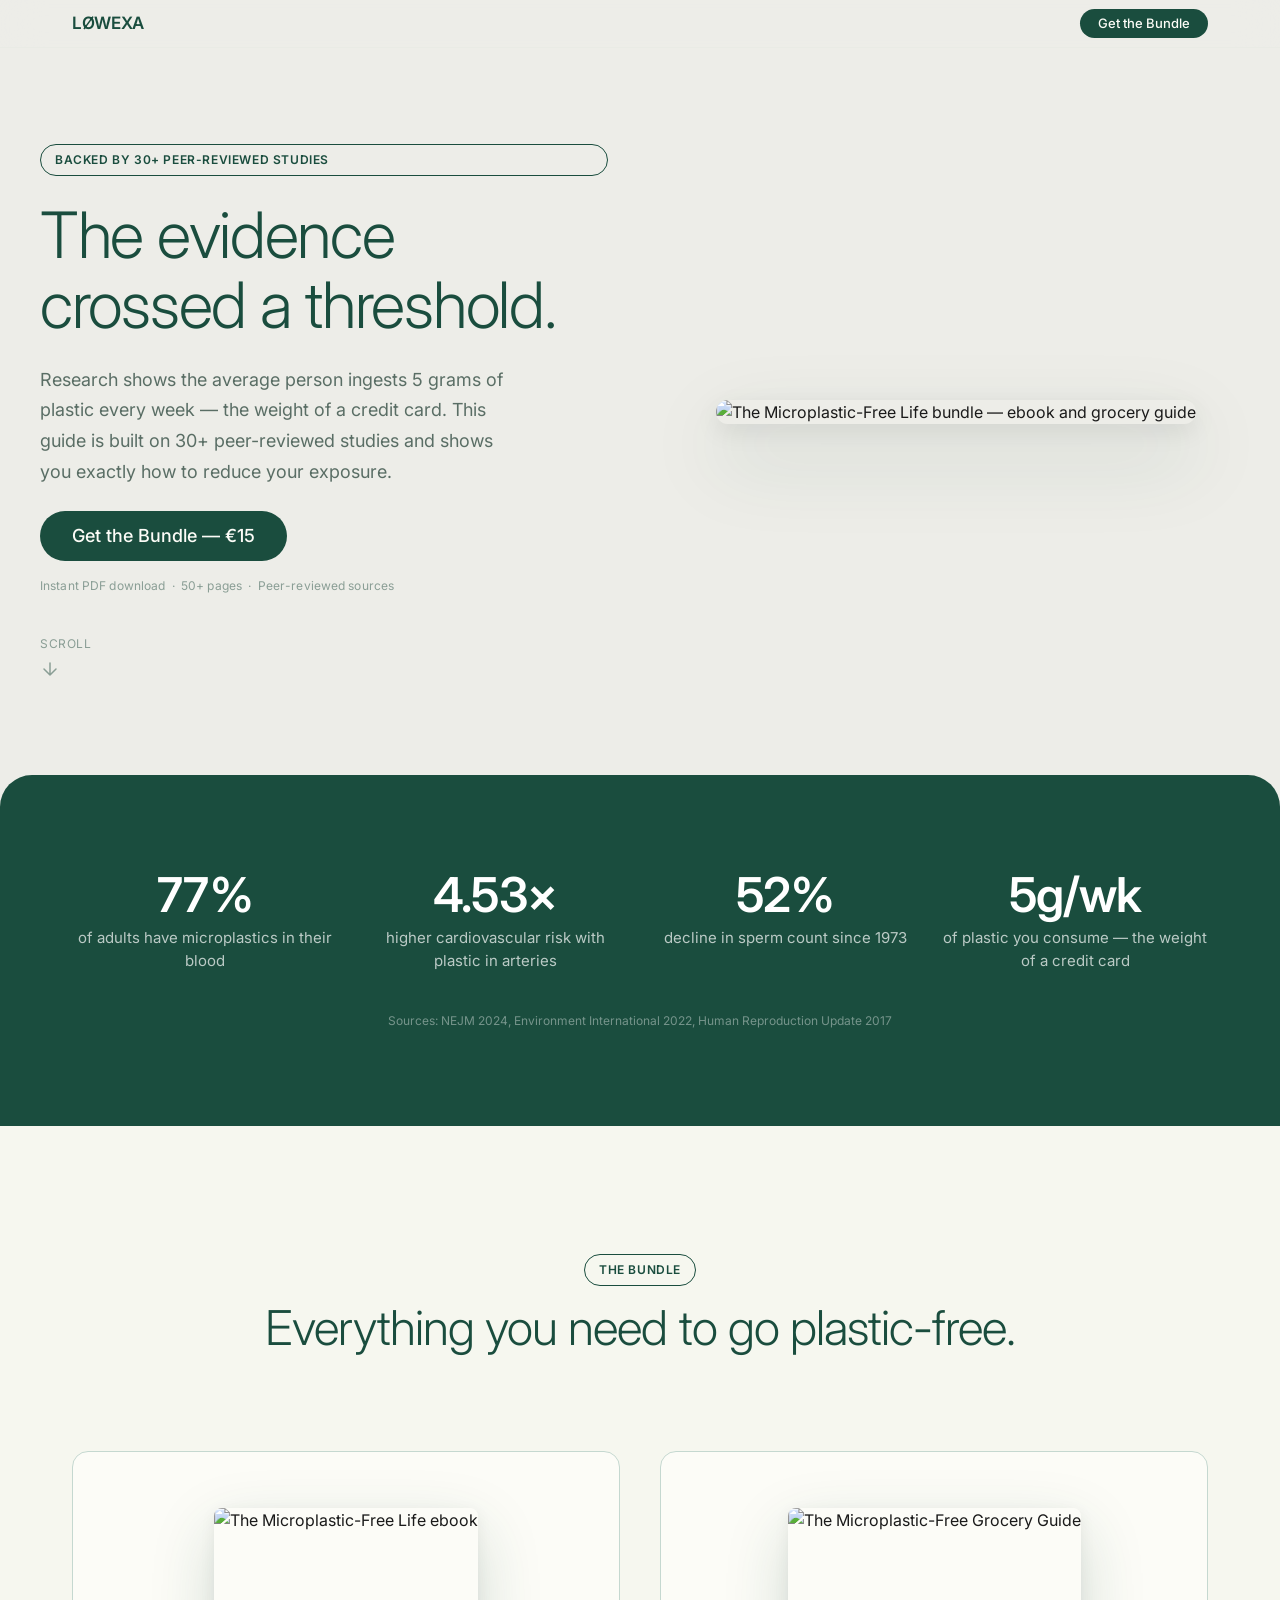
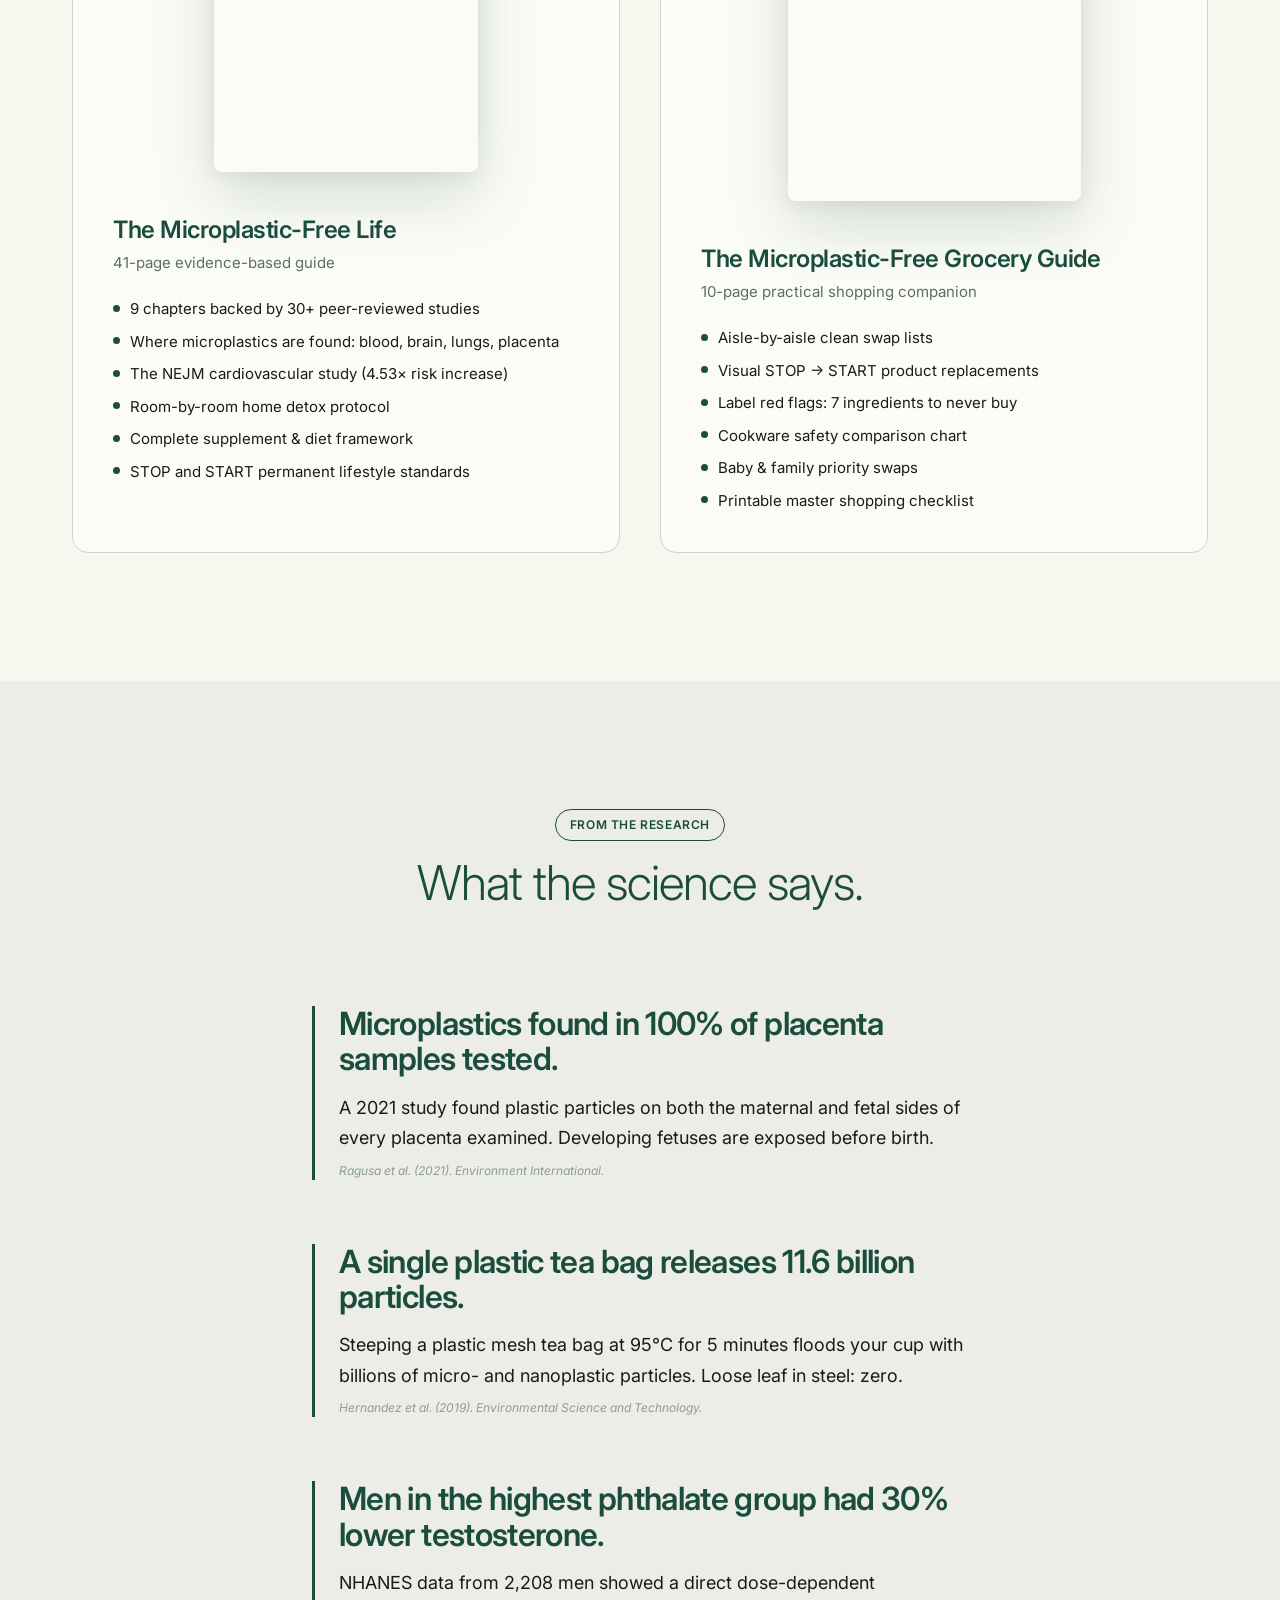
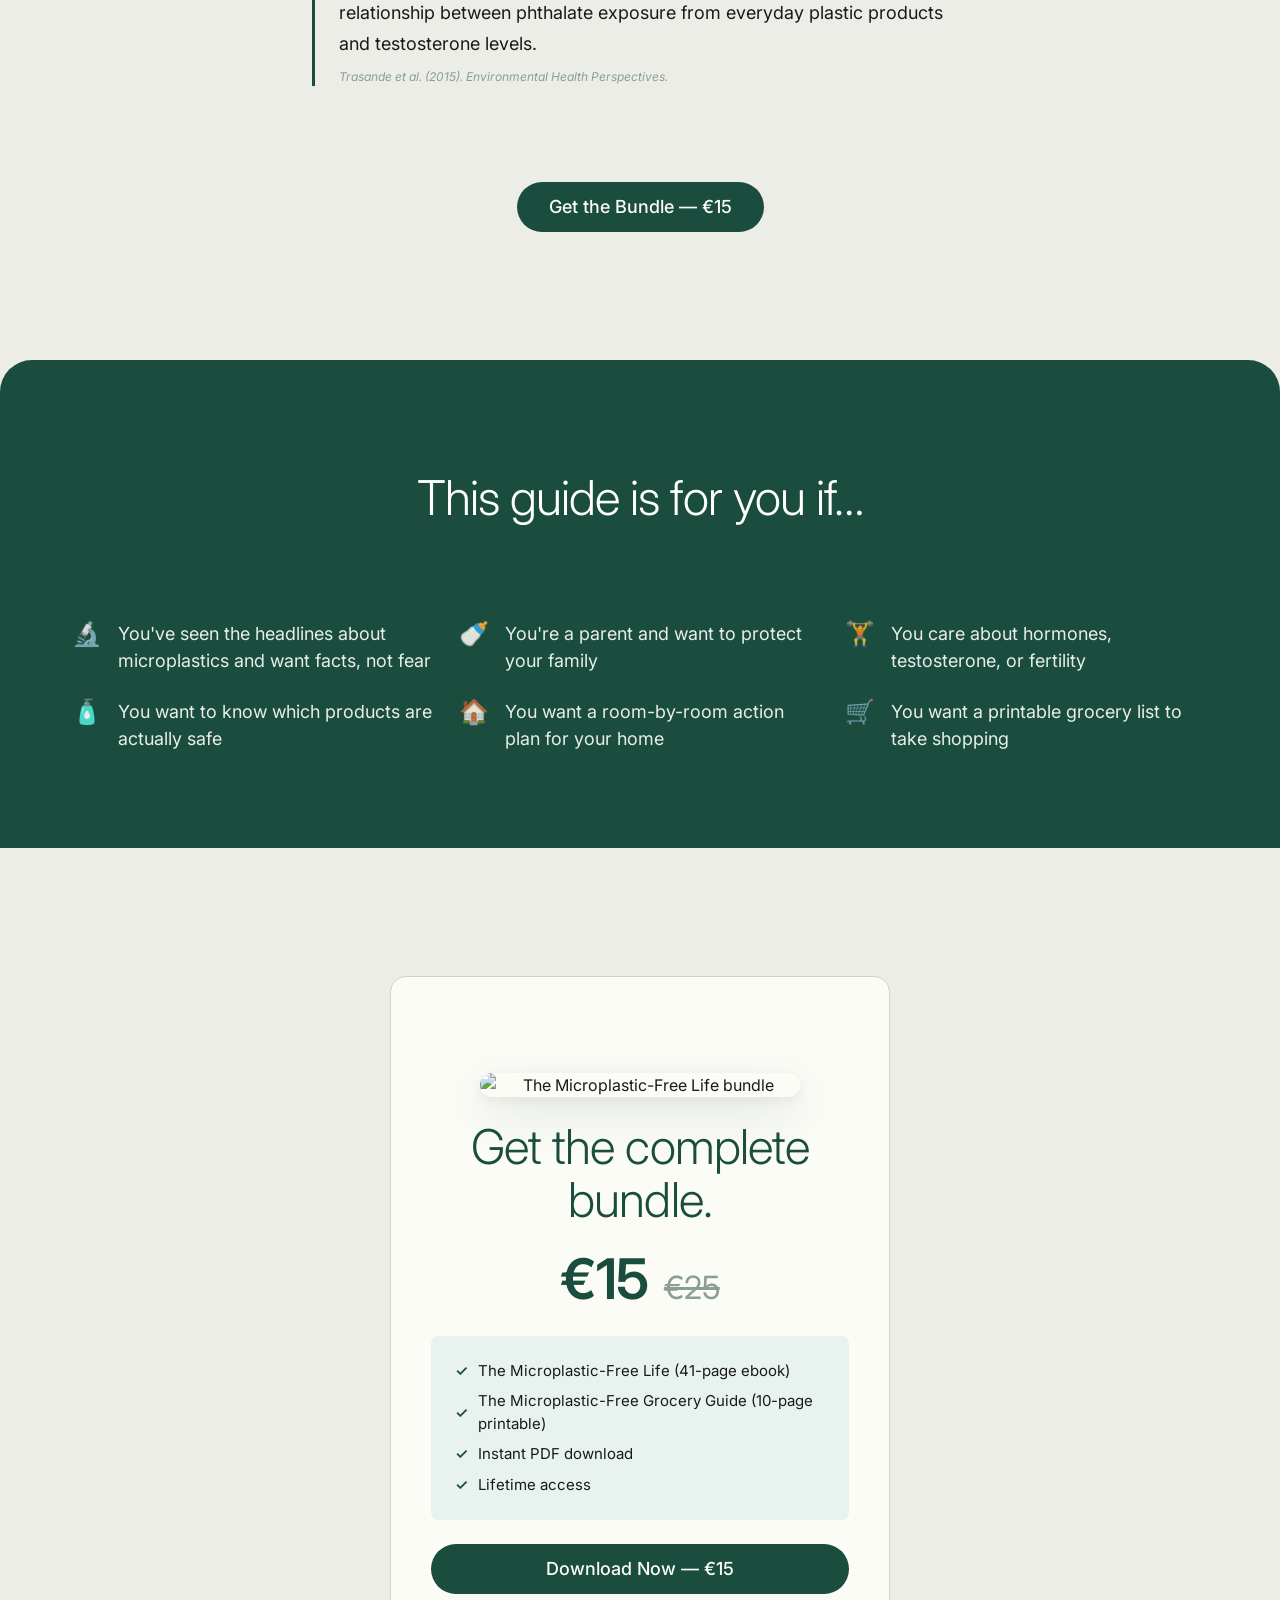
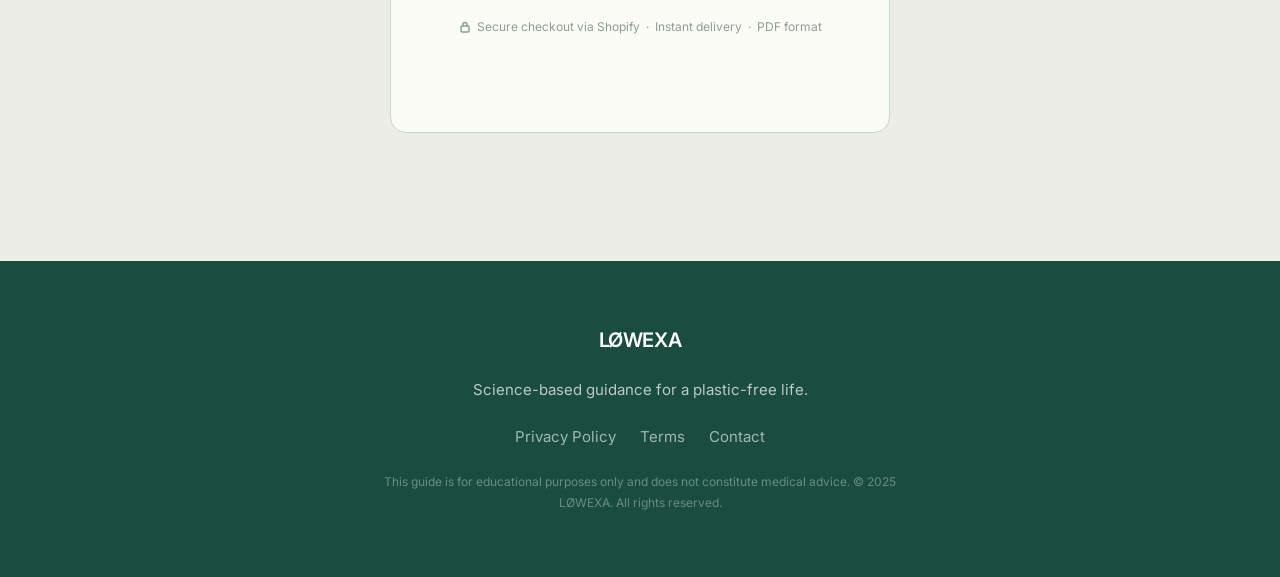
==== index.html @ 93abcb77 "Add files via upload" ====
<!DOCTYPE html>
<html lang="en">
<head>
  <meta charset="UTF-8" />
  <meta name="viewport" content="width=device-width, initial-scale=1.0" />

  <!-- SEO -->
  <title>LØWEXA · The Microplastic-Free Life Bundle</title>
  <meta name="description" content="41-page evidence-based guide backed by 30+ peer-reviewed studies. Learn what microplastics are doing inside your body and exactly how to reduce exposure. Includes printable grocery guide." />
  <link rel="canonical" href="https://lowexa.com" />

  <!-- Open Graph -->
  <meta property="og:title" content="LØWEXA · The Microplastic-Free Life Bundle" />
  <meta property="og:description" content="5 grams of plastic per week. That's what you're consuming. This guide changes that." />
  <meta property="og:image" content="og-image.png" />
  <meta property="og:type" content="website" />

  <!-- Favicon -->
  <link rel="icon" type="image/png" href="favicon.png" />

  <!-- Fonts -->
  <link rel="preconnect" href="https://fonts.googleapis.com" />
  <link rel="preconnect" href="https://fonts.gstatic.com" crossorigin />
  <link href="https://fonts.googleapis.com/css2?family=Inter:wght@300;400;500;600&display=swap" rel="stylesheet" />

  <!-- Styles -->
  <link rel="stylesheet" href="styles.css" />
</head>
<body>

  <!-- ══════════════════════════════════════════
       NAV
  ══════════════════════════════════════════ -->
  <nav class="site-nav" aria-label="Main navigation">
    <div class="nav-inner">
      <a class="nav-logo" href="#">LØWEXA</a>
      <button class="btn-primary nav-cta" data-checkout aria-label="Get the Bundle — €15">
        Get the Bundle
      </button>
    </div>
  </nav>

  <main>

    <!-- ══════════════════════════════════════════
         HERO
    ══════════════════════════════════════════ -->
    <section id="hero" aria-labelledby="hero-heading">
      <div class="hero-grid">

        <!-- Left: copy -->
        <div class="hero-copy">
          <span class="pill fade-up">Backed by 30+ Peer-Reviewed Studies</span>

          <h1 id="hero-heading" class="hero-headline fade-up">
            The evidence crossed a threshold.
          </h1>

          <p class="hero-sub fade-up">
            Research shows the average person ingests 5 grams of plastic every week —
            the weight of a credit card. This guide is built on 30+ peer-reviewed studies
            and shows you exactly how to reduce your exposure.
          </p>

          <div class="hero-cta-group fade-up">
            <button class="btn-primary" data-checkout aria-label="Get the Bundle — €15">
              Get the Bundle — €15
            </button>
            <p class="hero-footnote">Instant PDF download &nbsp;·&nbsp; 50+ pages &nbsp;·&nbsp; Peer-reviewed sources</p>
          </div>

          <div class="scroll-indicator fade-up" aria-hidden="true">
            <span>Scroll</span>
            <svg class="scroll-arrow" width="20" height="20" viewBox="0 0 20 20" fill="none"
                 stroke="currentColor" stroke-width="1.5" stroke-linecap="round" stroke-linejoin="round"
                 aria-hidden="true">
              <path d="M10 4v12M4 10l6 6 6-6"/>
            </svg>
          </div>
        </div>

        <!-- Right: bundle photo -->
        <div class="hero-books fade-up">
          <img
            src="bundle.png"
            alt="The Microplastic-Free Life bundle — ebook and grocery guide"
            loading="eager"
            class="hero-bundle-img"
          />
        </div>

      </div>
    </section>

    <!-- ══════════════════════════════════════════
         STATS BAR
    ══════════════════════════════════════════ -->
    <section id="stats" aria-labelledby="stats-heading">
      <div class="container">

        <h2 id="stats-heading" class="sr-only">Key Statistics</h2>

        <div class="stats-grid">
          <div class="fade-up">
            <div class="stat-number">77%</div>
            <div class="stat-label">of adults have microplastics in their blood</div>
          </div>
          <div class="fade-up">
            <div class="stat-number">4.53×</div>
            <div class="stat-label">higher cardiovascular risk with plastic in arteries</div>
          </div>
          <div class="fade-up">
            <div class="stat-number">52%</div>
            <div class="stat-label">decline in sperm count since 1973</div>
          </div>
          <div class="fade-up">
            <div class="stat-number">5g/wk</div>
            <div class="stat-label">of plastic you consume — the weight of a credit card</div>
          </div>
        </div>

        <p class="stats-sources">
          Sources: NEJM 2024, Environment International 2022, Human Reproduction Update 2017
        </p>

      </div>
    </section>

    <!-- ══════════════════════════════════════════
         WHAT'S INSIDE
    ══════════════════════════════════════════ -->
    <section id="whats-inside" aria-labelledby="bundle-heading">
      <div class="container">

        <div class="section-header">
          <span class="pill fade-up">The Bundle</span>
          <h2 id="bundle-heading" class="section-heading fade-up">
            Everything you need to go plastic-free.
          </h2>
        </div>

        <div class="bundle-grid">

          <!-- Card 1: Ebook -->
          <div class="bundle-card fade-up">
            <div class="bundle-card-img">
              <img
                src="bundle.png"
                alt="The Microplastic-Free Life ebook"
                loading="lazy"
                width="260"
                height="260"
              />
            </div>
            <div>
              <h3 class="bundle-card-title">The Microplastic-Free Life</h3>
              <p class="bundle-card-subtitle">41-page evidence-based guide</p>
            </div>
            <ul class="bundle-list" aria-label="Ebook contents">
              <li>9 chapters backed by 30+ peer-reviewed studies</li>
              <li>Where microplastics are found: blood, brain, lungs, placenta</li>
              <li>The NEJM cardiovascular study (4.53× risk increase)</li>
              <li>Room-by-room home detox protocol</li>
              <li>Complete supplement &amp; diet framework</li>
              <li>STOP and START permanent lifestyle standards</li>
            </ul>
          </div>

          <!-- Card 2: Grocery Guide -->
          <div class="bundle-card fade-up">
            <div class="bundle-card-img">
              <img
                src="bundle.png"
                alt="The Microplastic-Free Grocery Guide"
                loading="lazy"
                width="260"
                height="260"
              />
            </div>
            <div>
              <h3 class="bundle-card-title">The Microplastic-Free Grocery Guide</h3>
              <p class="bundle-card-subtitle">10-page practical shopping companion</p>
            </div>
            <ul class="bundle-list" aria-label="Grocery guide contents">
              <li>Aisle-by-aisle clean swap lists</li>
              <li>Visual STOP → START product replacements</li>
              <li>Label red flags: 7 ingredients to never buy</li>
              <li>Cookware safety comparison chart</li>
              <li>Baby &amp; family priority swaps</li>
              <li>Printable master shopping checklist</li>
            </ul>
          </div>

        </div>
      </div>
    </section>

    <!-- ══════════════════════════════════════════
         KEY FINDINGS PREVIEW
    ══════════════════════════════════════════ -->
    <section id="key-findings" aria-labelledby="findings-heading">
      <div class="container--narrow">

        <div class="section-header">
          <span class="pill fade-up">From the Research</span>
          <h2 id="findings-heading" class="section-heading fade-up">
            What the science says.
          </h2>
        </div>

        <div class="findings-list">

          <div class="finding-block fade-up">
            <h3 class="finding-headline">
              Microplastics found in 100% of placenta samples tested.
            </h3>
            <p class="finding-body">
              A 2021 study found plastic particles on both the maternal and fetal sides
              of every placenta examined. Developing fetuses are exposed before birth.
            </p>
            <p class="finding-source">Ragusa et al. (2021). Environment International.</p>
          </div>

          <div class="finding-block fade-up">
            <h3 class="finding-headline">
              A single plastic tea bag releases 11.6 billion particles.
            </h3>
            <p class="finding-body">
              Steeping a plastic mesh tea bag at 95°C for 5 minutes floods your cup
              with billions of micro- and nanoplastic particles. Loose leaf in steel: zero.
            </p>
            <p class="finding-source">Hernandez et al. (2019). Environmental Science and Technology.</p>
          </div>

          <div class="finding-block fade-up">
            <h3 class="finding-headline">
              Men in the highest phthalate group had 30% lower testosterone.
            </h3>
            <p class="finding-body">
              NHANES data from 2,208 men showed a direct dose-dependent relationship
              between phthalate exposure from everyday plastic products and testosterone levels.
            </p>
            <p class="finding-source">Trasande et al. (2015). Environmental Health Perspectives.</p>
          </div>

        </div>

        <div class="findings-cta fade-up">
          <button class="btn-primary" data-checkout aria-label="Get the Bundle — €15">
            Get the Bundle — €15
          </button>
        </div>

      </div>
    </section>

    <!-- ══════════════════════════════════════════
         WHO THIS IS FOR
    ══════════════════════════════════════════ -->
    <section id="who-its-for" aria-labelledby="who-heading">
      <div class="container">

        <div class="section-header">
          <h2 id="who-heading" class="section-heading fade-up">
            This guide is for you if…
          </h2>
        </div>

        <div class="who-grid">
          <div class="who-item fade-up">
            <span class="who-icon" aria-hidden="true">🔬</span>
            <span>You've seen the headlines about microplastics and want facts, not fear</span>
          </div>
          <div class="who-item fade-up">
            <span class="who-icon" aria-hidden="true">🍼</span>
            <span>You're a parent and want to protect your family</span>
          </div>
          <div class="who-item fade-up">
            <span class="who-icon" aria-hidden="true">🏋️</span>
            <span>You care about hormones, testosterone, or fertility</span>
          </div>
          <div class="who-item fade-up">
            <span class="who-icon" aria-hidden="true">🧴</span>
            <span>You want to know which products are actually safe</span>
          </div>
          <div class="who-item fade-up">
            <span class="who-icon" aria-hidden="true">🏠</span>
            <span>You want a room-by-room action plan for your home</span>
          </div>
          <div class="who-item fade-up">
            <span class="who-icon" aria-hidden="true">🛒</span>
            <span>You want a printable grocery list to take shopping</span>
          </div>
        </div>

      </div>
    </section>

    <!-- ══════════════════════════════════════════
         CHECKOUT
    ══════════════════════════════════════════ -->
    <section id="get-bundle" aria-labelledby="checkout-heading">
      <div class="container">

        <div class="checkout-card fade-up">

          <img
            src="bundle.png"
            alt="The Microplastic-Free Life bundle"
            class="checkout-bundle-img"
            loading="lazy"
          />

          <h2 id="checkout-heading" class="checkout-heading">
            Get the complete bundle.
          </h2>

          <div class="checkout-price">
            <span class="price-current">€15</span>
            <span class="price-original">€25</span>
          </div>

          <ul class="checkout-includes" aria-label="What's included">
            <li>The Microplastic-Free Life (41-page ebook)</li>
            <li>The Microplastic-Free Grocery Guide (10-page printable)</li>
            <li>Instant PDF download</li>
            <li>Lifetime access</li>
          </ul>

          <button class="btn-primary btn-primary--full" data-checkout aria-label="Download Now — €15">
            Download Now — €15
          </button>

          <p class="checkout-security" aria-label="Secure checkout information">
            <svg width="12" height="12" viewBox="0 0 12 12" fill="none" stroke="currentColor"
                 stroke-width="1.5" stroke-linecap="round" stroke-linejoin="round" aria-hidden="true">
              <rect x="2" y="5" width="8" height="6" rx="1"/>
              <path d="M4 5V3.5a2 2 0 014 0V5"/>
            </svg>
            Secure checkout via Shopify &nbsp;·&nbsp; Instant delivery &nbsp;·&nbsp; PDF format
          </p>

        </div>

      </div>
    </section>

  </main>

  <!-- ══════════════════════════════════════════
       FOOTER
  ══════════════════════════════════════════ -->
  <footer class="site-footer">
    <div class="footer-inner">

      <a class="footer-logo" href="#">LØWEXA</a>

      <p class="footer-tagline">Science-based guidance for a plastic-free life.</p>

      <nav class="footer-links" aria-label="Footer navigation">
        <a href="/privacy.html">Privacy Policy</a>
        <a href="/terms.html">Terms</a>
        <a href="mailto:hello@lowexa.com">Contact</a>
      </nav>

      <p class="footer-disclaimer">
        This guide is for educational purposes only and does not constitute medical advice.
        © 2025 LØWEXA. All rights reserved.
      </p>

    </div>
  </footer>

  <!-- Visually hidden utility class for screen readers -->
  <style>.sr-only{position:absolute;width:1px;height:1px;padding:0;margin:-1px;overflow:hidden;clip:rect(0,0,0,0);white-space:nowrap;border-width:0}</style>

  <script src="script.js"></script>
</body>
</html>
---- styles.css ----
/* ═══════════════════════════════════════════════════
   LØWEXA — styles.css
   PRD v1.0 · April 2026
═══════════════════════════════════════════════════ */

/* ── RESET ── */
*, *::before, *::after {
  box-sizing: border-box;
  margin: 0;
  padding: 0;
}

/* ── DESIGN TOKENS ── */
:root {
  --color-brand:         #1A4D3E;
  --color-brand-hover:   #2D7A62;
  --color-brand-light:   #E8F2EE;
  --color-bg-primary:    #EDEDE8;
  --color-bg-secondary:  #F6F7EF;
  --color-bg-white:      #FCFCF7;
  --color-text-primary:  #1A4D3E;
  --color-text-body:     #1A1A1A;
  --color-text-muted:    #5A6E65;
  --color-text-light:    #8A9E95;
  --color-accent-red:    #C0392B;
  --color-border:        #C5D8D0;
  --color-cta:           #1A4D3E;
  --color-cta-text:      #FCFCF7;

  /* Typography */
  --ff-sans: 'Inter', 'Helvetica Neue', Helvetica, Arial, sans-serif;

  --fs-display: clamp(2.5rem, 5vw, 4rem);
  --fs-h1:      clamp(2rem, 4vw, 3rem);
  --fs-h2:      clamp(1.5rem, 3vw, 2rem);
  --fs-h3:      clamp(1.125rem, 2vw, 1.5rem);
  --fs-body:    clamp(0.9375rem, 1.5vw, 1.125rem);
  --fs-small:   clamp(0.8125rem, 1.2vw, 0.9375rem);
  --fs-micro:   0.75rem;

  --fw-light:   300;
  --fw-regular: 400;
  --fw-medium:  500;
  --fw-bold:    600;

  --lh-tight:  1.1;
  --lh-normal: 1.5;
  --lh-loose:  1.7;

  --ls-tight:  -0.02em;
  --ls-normal: 0;
  --ls-wide:   0.05em;

  /* Spacing */
  --space-xs:  0.5rem;
  --space-s:   1rem;
  --space-m:   1.5rem;
  --space-l:   2.5rem;
  --space-xl:  4rem;
  --space-2xl: 6rem;
  --space-3xl: 8rem;

  --space-outer:   var(--space-s);
  --space-section: var(--space-2xl);

  --max-width:         1200px;
  --max-width-narrow:  720px;
  --max-width-xnarrow: 560px;

  --border-radius-s:    0.5rem;
  --border-radius-m:    1rem;
  --border-radius-l:    2rem;
  --border-radius-pill: 99em;
}

@media (min-width: 768px) {
  :root {
    --space-outer:   2rem;
    --space-section: var(--space-3xl);
  }
}

/* ── BASE ── */
html {
  scroll-behavior: smooth;
}

body {
  font-family: var(--ff-sans);
  background: var(--color-bg-primary);
  color: var(--color-text-body);
  line-height: var(--lh-normal);
  -webkit-font-smoothing: antialiased;
  -moz-osx-font-smoothing: grayscale;
}

img {
  max-width: 100%;
  height: auto;
  display: block;
}

/* ── LAYOUT ── */
.container {
  max-width: var(--max-width);
  margin: 0 auto;
  padding: 0 var(--space-outer);
}

.container--narrow {
  max-width: var(--max-width-narrow);
  margin: 0 auto;
  padding: 0 var(--space-outer);
}

.container--xnarrow {
  max-width: var(--max-width-xnarrow);
  margin: 0 auto;
  padding: 0 var(--space-outer);
}

/* ── PILL BADGE ── */
.pill {
  display: inline-flex;
  align-items: center;
  font-size: var(--fs-micro);
  font-weight: var(--fw-bold);
  letter-spacing: var(--ls-wide);
  text-transform: uppercase;
  color: var(--color-brand);
  border: 1.5px solid var(--color-brand);
  border-radius: var(--border-radius-pill);
  padding: 0.375rem 0.875rem;
}

.pill--light {
  color: rgba(255, 255, 255, 0.85);
  border-color: rgba(255, 255, 255, 0.35);
}

/* ── BUTTONS ── */
.btn-primary {
  display: inline-flex;
  align-items: center;
  justify-content: center;
  gap: 0.5rem;
  background: var(--color-cta);
  color: var(--color-cta-text);
  font-family: var(--ff-sans);
  font-size: var(--fs-body);
  font-weight: var(--fw-medium);
  line-height: 1;
  padding: 1rem 2rem;
  border-radius: var(--border-radius-pill);
  border: none;
  cursor: pointer;
  text-decoration: none;
  transition: background 0.3s ease-in-out, transform 0.3s ease-in-out;
}

.btn-primary:hover {
  background: var(--color-brand-hover);
  transform: scale(1.02);
}

.btn-primary--full {
  width: 100%;
}

/* ── STICKY NAV ── */
.site-nav {
  position: fixed;
  top: 0;
  left: 0;
  right: 0;
  z-index: 100;
  height: 3rem;
  display: flex;
  align-items: center;
  background: rgba(237, 237, 232, 0.85);
  backdrop-filter: blur(20px);
  -webkit-backdrop-filter: blur(20px);
  border-bottom: 1px solid rgba(197, 216, 208, 0.1);
  transition: box-shadow 0.3s ease;
}

.nav-inner {
  width: 100%;
  max-width: var(--max-width);
  margin: 0 auto;
  padding: 0 var(--space-outer);
  display: flex;
  align-items: center;
  justify-content: space-between;
}

.nav-logo {
  font-size: 1.0625rem;
  font-weight: var(--fw-bold);
  letter-spacing: var(--ls-tight);
  color: var(--color-brand);
  text-decoration: none;
}

.nav-cta {
  font-size: 0.8125rem;
  padding: 0.5rem 1.125rem;
}

/* ── HERO ── */
#hero {
  background: var(--color-bg-primary);
  padding-top: calc(3rem + var(--space-2xl));
  padding-bottom: var(--space-2xl);
  padding-left: var(--space-outer);
  padding-right: var(--space-outer);
}

.hero-grid {
  max-width: var(--max-width);
  margin: 0 auto;
  display: grid;
  grid-template-columns: 1fr;
  gap: var(--space-2xl);
  align-items: center;
}

@media (min-width: 900px) {
  .hero-grid {
    grid-template-columns: 1fr 1fr;
    gap: var(--space-xl);
  }
}

.hero-copy {
  display: flex;
  flex-direction: column;
  gap: var(--space-m);
}

.hero-headline {
  font-size: var(--fs-display);
  font-weight: var(--fw-light);
  line-height: var(--lh-tight);
  letter-spacing: var(--ls-tight);
  color: var(--color-text-primary);
}

.hero-sub {
  font-size: var(--fs-body);
  color: var(--color-text-muted);
  line-height: var(--lh-loose);
  max-width: 480px;
}

.hero-cta-group {
  display: flex;
  flex-direction: column;
  align-items: flex-start;
  gap: var(--space-s);
}

.hero-footnote {
  font-size: var(--fs-micro);
  color: var(--color-text-light);
  letter-spacing: 0.01em;
}

/* Bundle photo in hero */
.hero-books {
  display: flex;
  justify-content: center;
  align-items: center;
}

.hero-bundle-img {
  width: 100%;
  max-width: 480px;
  border-radius: var(--border-radius-m);
  box-shadow: 0 32px 80px rgba(26, 77, 62, 0.18), 0 8px 24px rgba(0, 0, 0, 0.08);
}

/* Bundle photo in checkout */
.checkout-bundle-img {
  width: 100%;
  max-width: 320px;
  margin: 0 auto;
  border-radius: var(--border-radius-m);
  box-shadow: 0 16px 48px rgba(26, 77, 62, 0.15), 0 4px 12px rgba(0, 0, 0, 0.06);
}

@media (max-width: 899px) {
  .hero-books {
    max-width: 400px;
    margin: 0 auto;
  }

  .hero-cta-group {
    align-items: center;
  }

  .hero-copy {
    align-items: center;
    text-align: center;
  }

  .hero-sub {
    max-width: 100%;
  }
}

.scroll-indicator {
  margin-top: var(--space-s);
  display: flex;
  flex-direction: column;
  align-items: flex-start;
  gap: 0.375rem;
  color: var(--color-text-light);
  font-size: var(--fs-micro);
  letter-spacing: var(--ls-wide);
  text-transform: uppercase;
}

@media (max-width: 899px) {
  .scroll-indicator {
    align-items: center;
  }
}

.scroll-arrow {
  animation: bounce 2s ease-in-out infinite;
}

@keyframes bounce {
  0%, 100% { transform: translateY(0); }
  50%       { transform: translateY(6px); }
}

/* ── STATS SECTION ── */
#stats {
  background: var(--color-brand);
  border-radius: var(--border-radius-l) var(--border-radius-l) 0 0;
  padding: var(--space-2xl) 0;
}

.stats-grid {
  display: grid;
  grid-template-columns: repeat(2, 1fr);
  gap: var(--space-l) var(--space-m);
  text-align: center;
}

@media (min-width: 768px) {
  .stats-grid {
    grid-template-columns: repeat(4, 1fr);
    gap: var(--space-m);
  }
}

.stat-number {
  font-size: var(--fs-h1);
  font-weight: var(--fw-bold);
  color: #fff;
  line-height: 1;
  letter-spacing: var(--ls-tight);
  margin-bottom: 0.5rem;
}

.stat-label {
  font-size: var(--fs-small);
  color: rgba(255, 255, 255, 0.7);
  line-height: var(--lh-normal);
}

.stats-sources {
  text-align: center;
  margin-top: var(--space-l);
  font-size: var(--fs-micro);
  color: rgba(255, 255, 255, 0.4);
}

/* ── WHAT'S INSIDE ── */
#whats-inside {
  background: var(--color-bg-secondary);
  padding: var(--space-section) 0;
}

.section-header {
  text-align: center;
  margin-bottom: var(--space-2xl);
}

.section-heading {
  font-size: var(--fs-h1);
  font-weight: var(--fw-light);
  color: var(--color-text-primary);
  letter-spacing: var(--ls-tight);
  line-height: var(--lh-tight);
  margin-top: var(--space-s);
}

.bundle-grid {
  display: grid;
  grid-template-columns: 1fr;
  gap: var(--space-m);
}

@media (min-width: 768px) {
  .bundle-grid {
    grid-template-columns: 1fr 1fr;
    gap: var(--space-l);
  }
}

.bundle-card {
  background: var(--color-bg-white);
  border-radius: var(--border-radius-m);
  padding: var(--space-l);
  border: 1px solid var(--color-border);
  display: flex;
  flex-direction: column;
  gap: var(--space-m);
}

.bundle-card-img {
  display: flex;
  justify-content: center;
  align-items: center;
  padding: var(--space-s) 0;
}

.bundle-card-img img {
  max-height: 300px;
  width: auto;
  border-radius: var(--border-radius-s);
  box-shadow: 0 24px 64px rgba(26, 77, 62, 0.18), 0 4px 16px rgba(0, 0, 0, 0.06);
}

.bundle-card-title {
  font-size: var(--fs-h3);
  font-weight: var(--fw-bold);
  color: var(--color-text-primary);
  letter-spacing: var(--ls-tight);
}

.bundle-card-subtitle {
  font-size: var(--fs-small);
  color: var(--color-text-muted);
  margin-top: 0.25rem;
}

.bundle-list {
  list-style: none;
  display: flex;
  flex-direction: column;
  gap: 0.625rem;
}

.bundle-list li {
  display: flex;
  align-items: flex-start;
  gap: 0.625rem;
  font-size: var(--fs-small);
  color: var(--color-text-body);
  line-height: var(--lh-normal);
}

.bundle-list li::before {
  content: '';
  flex-shrink: 0;
  width: 7px;
  height: 7px;
  border-radius: 50%;
  background: var(--color-brand);
  margin-top: 0.42em;
}

/* ── KEY FINDINGS ── */
#key-findings {
  background: var(--color-bg-primary);
  padding: var(--space-section) 0;
}

.findings-list {
  display: flex;
  flex-direction: column;
  gap: var(--space-xl);
  margin-bottom: var(--space-2xl);
}

.finding-block {
  border-left: 3px solid var(--color-brand);
  padding-left: var(--space-m);
}

.finding-headline {
  font-size: var(--fs-h2);
  font-weight: var(--fw-bold);
  color: var(--color-text-primary);
  letter-spacing: var(--ls-tight);
  line-height: var(--lh-tight);
  margin-bottom: var(--space-s);
}

.finding-body {
  font-size: var(--fs-body);
  color: var(--color-text-body);
  line-height: var(--lh-loose);
  margin-bottom: 0.5rem;
}

.finding-source {
  font-size: var(--fs-micro);
  color: var(--color-text-light);
  font-style: italic;
}

.findings-cta {
  text-align: center;
}

/* ── WHO IT'S FOR ── */
#who-its-for {
  background: var(--color-brand);
  border-radius: var(--border-radius-l) var(--border-radius-l) 0 0;
  padding: var(--space-2xl) 0;
}

#who-its-for .section-heading {
  color: #fff;
}

.who-grid {
  display: grid;
  grid-template-columns: 1fr 1fr;
  gap: var(--space-m);
}

@media (min-width: 1024px) {
  .who-grid {
    grid-template-columns: repeat(3, 1fr);
  }
}

@media (max-width: 480px) {
  .who-grid {
    grid-template-columns: 1fr;
  }
}

.who-item {
  display: flex;
  align-items: flex-start;
  gap: var(--space-s);
  color: rgba(255, 255, 255, 0.9);
  font-size: var(--fs-body);
  line-height: var(--lh-normal);
}

.who-icon {
  font-size: 1.5rem;
  flex-shrink: 0;
  line-height: 1;
  margin-top: 0.05em;
}

/* ── CHECKOUT ── */
#get-bundle {
  background: var(--color-bg-primary);
  padding: var(--space-3xl) 0;
}

.checkout-card {
  background: var(--color-bg-white);
  border-radius: var(--border-radius-m);
  border: 1px solid var(--color-border);
  padding: var(--space-2xl) var(--space-l);
  max-width: 500px;
  margin: 0 auto;
  text-align: center;
  display: flex;
  flex-direction: column;
  gap: var(--space-m);
}

.checkout-heading {
  font-size: var(--fs-h1);
  font-weight: var(--fw-light);
  color: var(--color-text-primary);
  letter-spacing: var(--ls-tight);
  line-height: var(--lh-tight);
}

.checkout-price {
  display: flex;
  align-items: baseline;
  justify-content: center;
  gap: var(--space-s);
}

.price-current {
  font-size: 3.5rem;
  font-weight: var(--fw-bold);
  color: var(--color-text-primary);
  letter-spacing: var(--ls-tight);
  line-height: 1;
}

.price-original {
  font-size: var(--fs-h2);
  color: var(--color-text-light);
  text-decoration: line-through;
}

.checkout-includes {
  list-style: none;
  text-align: left;
  display: flex;
  flex-direction: column;
  gap: 0.5rem;
  background: var(--color-brand-light);
  border-radius: var(--border-radius-s);
  padding: var(--space-m);
}

.checkout-includes li {
  display: flex;
  align-items: center;
  gap: 0.625rem;
  font-size: var(--fs-small);
  color: var(--color-text-body);
  line-height: var(--lh-normal);
}

.checkout-includes li::before {
  content: '✓';
  color: var(--color-brand);
  font-weight: var(--fw-bold);
  flex-shrink: 0;
}

.checkout-security {
  font-size: var(--fs-micro);
  color: var(--color-text-light);
  display: flex;
  align-items: center;
  justify-content: center;
  gap: 0.375rem;
}

.checkout-guarantee {
  font-size: var(--fs-small);
  color: var(--color-text-muted);
}

/* ── FOOTER ── */
.site-footer {
  background: var(--color-brand);
  padding: var(--space-xl) 0;
}

.footer-inner {
  max-width: var(--max-width);
  margin: 0 auto;
  padding: 0 var(--space-outer);
  display: flex;
  flex-direction: column;
  align-items: center;
  gap: var(--space-m);
  text-align: center;
}

.footer-logo {
  font-size: 1.25rem;
  font-weight: var(--fw-bold);
  letter-spacing: var(--ls-tight);
  color: #fff;
  text-decoration: none;
}

.footer-tagline {
  font-size: var(--fs-small);
  color: rgba(255, 255, 255, 0.7);
}

.footer-links {
  display: flex;
  gap: var(--space-m);
  flex-wrap: wrap;
  justify-content: center;
}

.footer-links a {
  font-size: var(--fs-small);
  color: rgba(255, 255, 255, 0.6);
  text-decoration: none;
  transition: color 0.2s ease;
}

.footer-links a:hover {
  color: #fff;
}

.footer-disclaimer {
  font-size: var(--fs-micro);
  color: rgba(255, 255, 255, 0.35);
  max-width: 560px;
  line-height: var(--lh-loose);
}

/* ── SCROLL ANIMATIONS ── */
.fade-up {
  opacity: 0;
  transform: translateY(20px);
  transition: opacity 0.6s cubic-bezier(0.25, 0.1, 0.25, 1),
              transform 0.6s cubic-bezier(0.25, 0.1, 0.25, 1);
}

.fade-up.is-visible {
  opacity: 1;
  transform: translateY(0);
}

.fade-up:nth-child(2) { transition-delay: 100ms; }
.fade-up:nth-child(3) { transition-delay: 200ms; }
.fade-up:nth-child(4) { transition-delay: 300ms; }
.fade-up:nth-child(5) { transition-delay: 400ms; }
.fade-up:nth-child(6) { transition-delay: 500ms; }

/* ── FOCUS VISIBLE ── */
:focus-visible {
  outline: 2px solid var(--color-brand);
  outline-offset: 3px;
  border-radius: 3px;
}

/* ── RESPONSIVE ── */
@media (max-width: 767px) {
  .bundle-card {
    padding: var(--space-m);
  }

  .checkout-card {
    padding: var(--space-l) var(--space-m);
  }

  #hero {
    padding-top: calc(3rem + var(--space-2xl));
  }
}
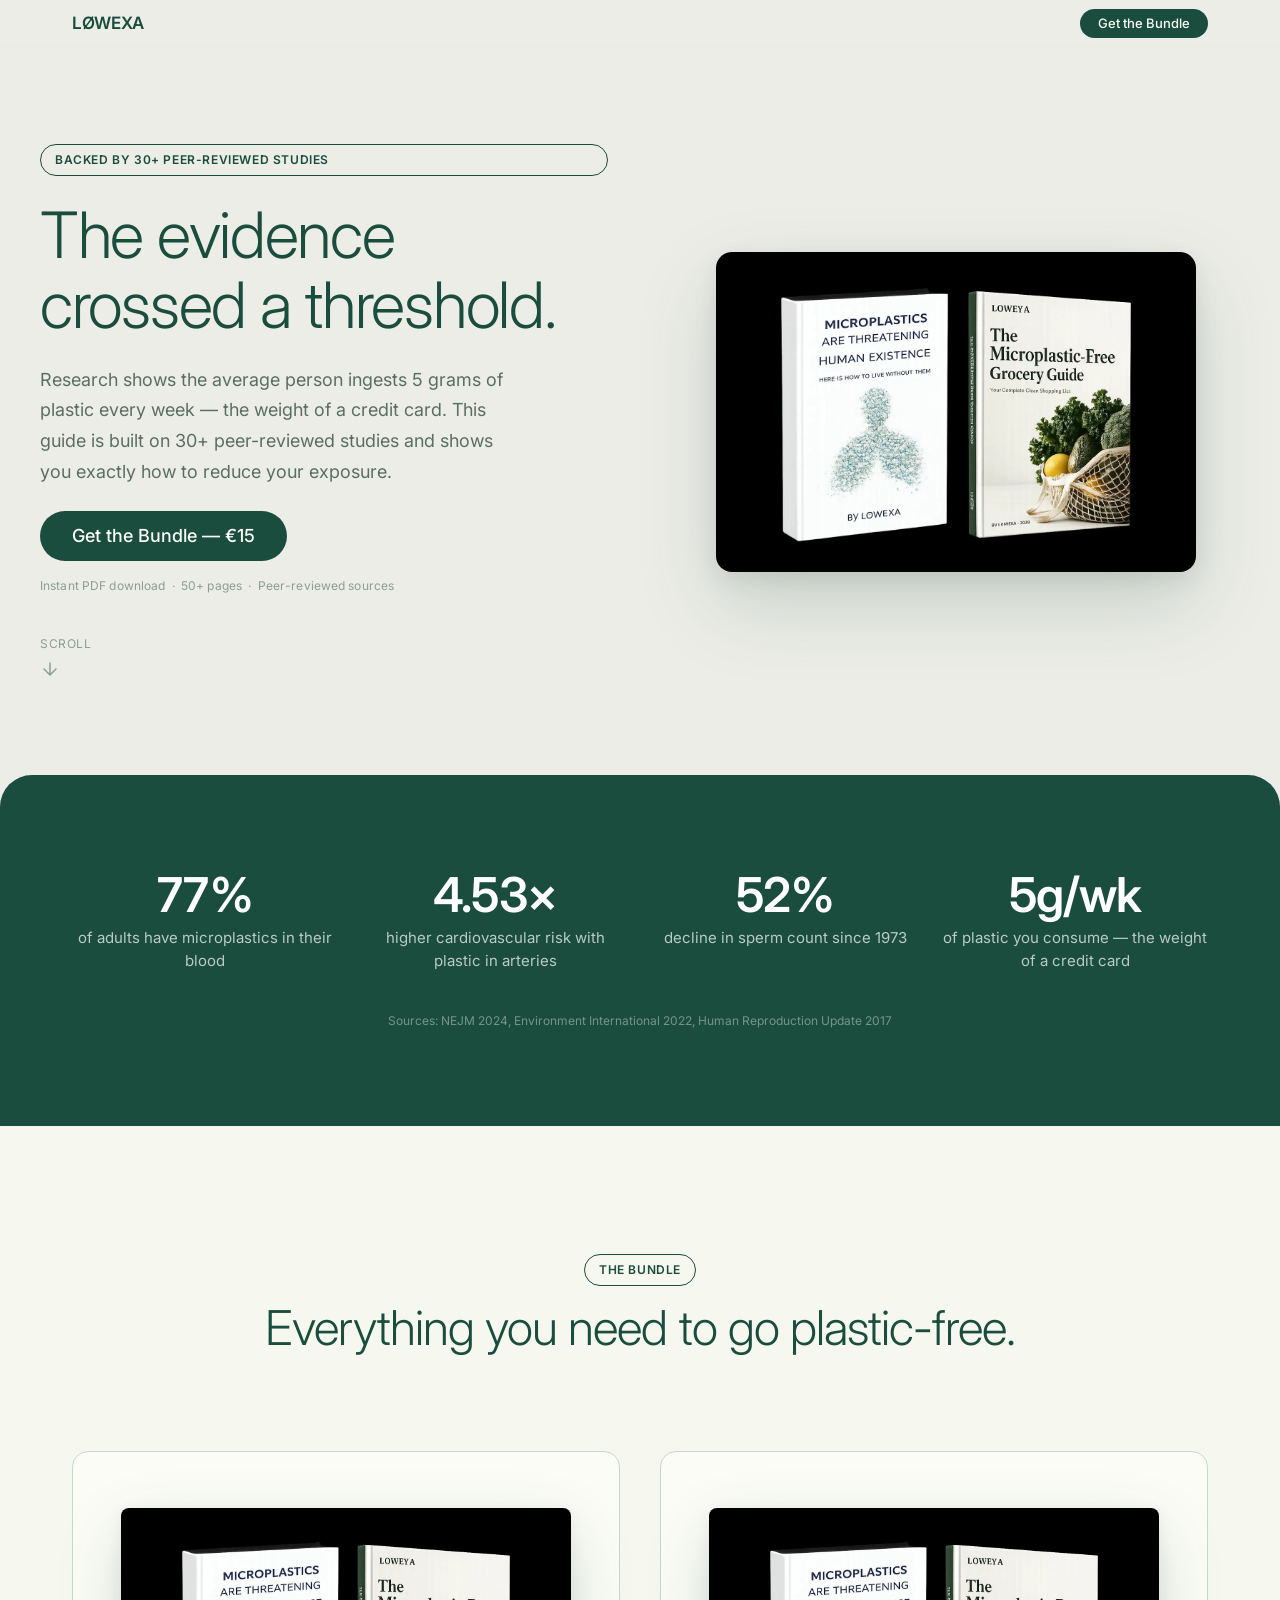
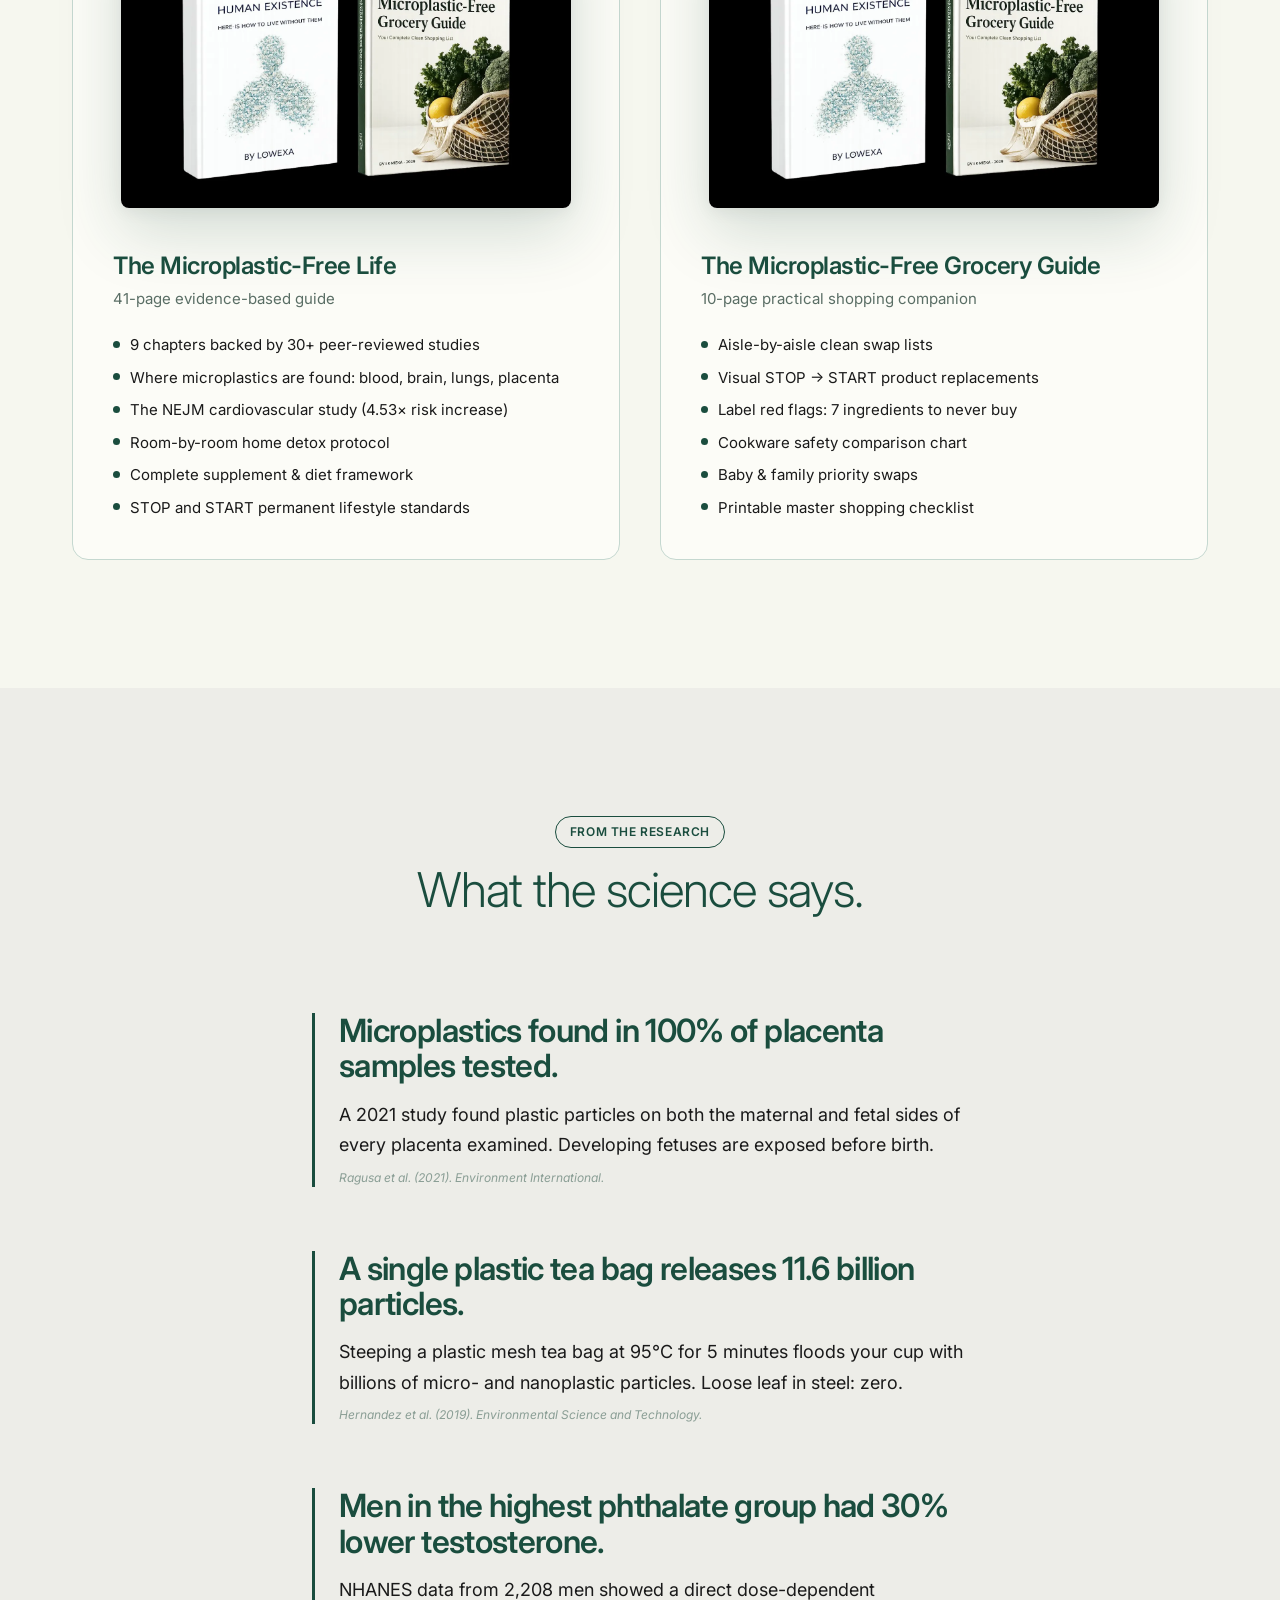
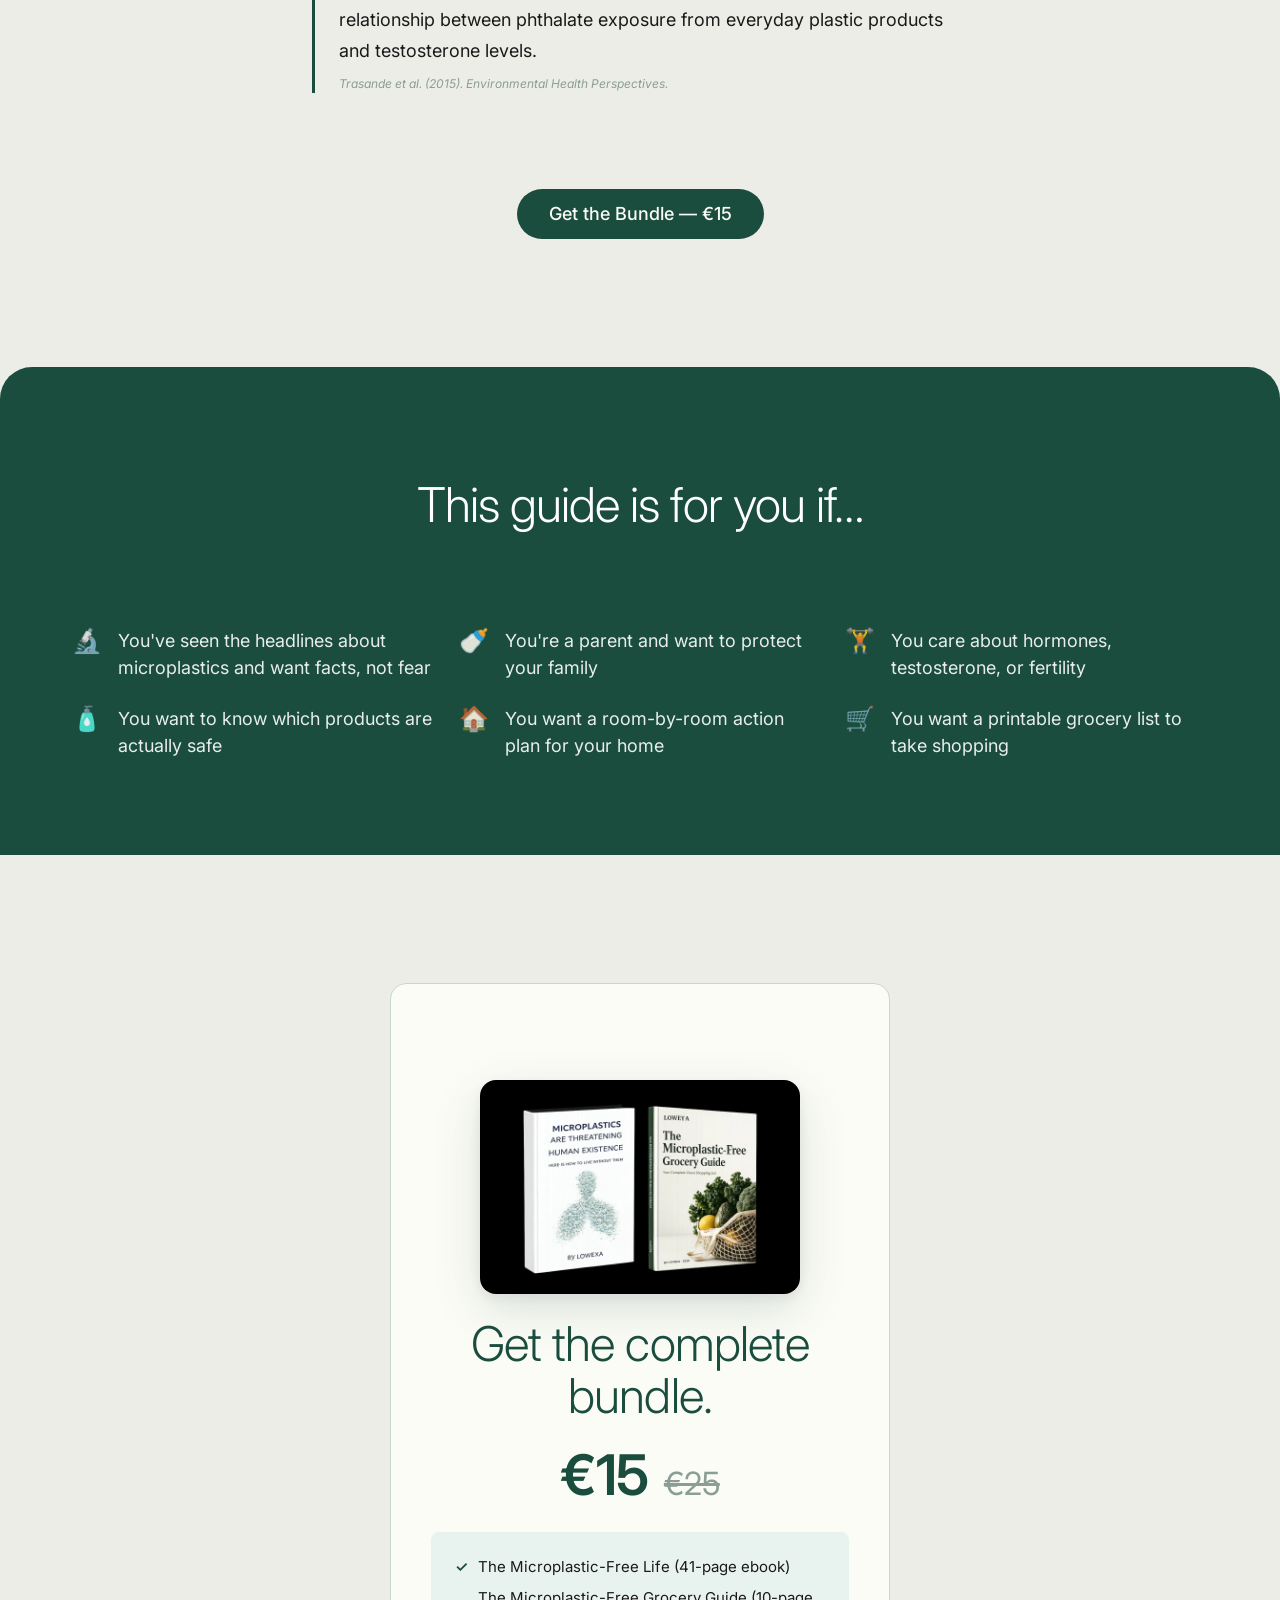
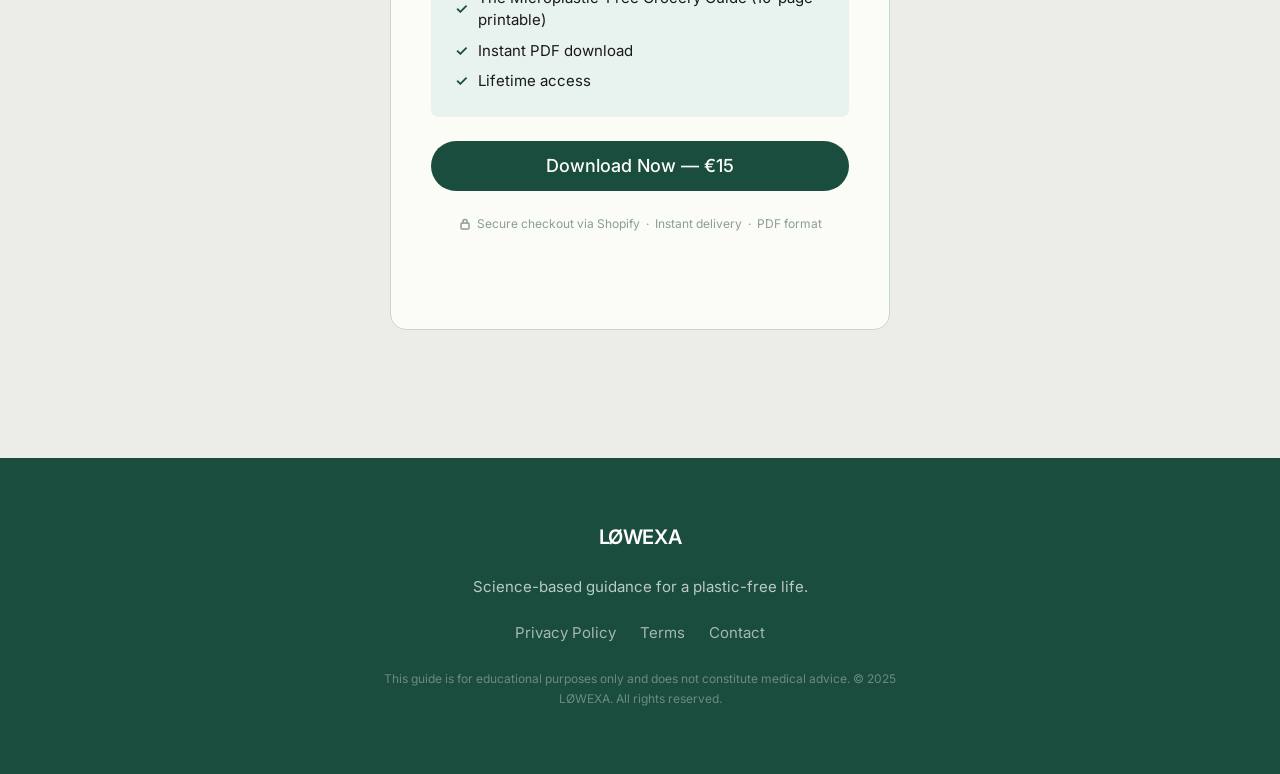
==== commit 4a8c7cb6: "Add files via upload" ====
--- a/index.html
+++ b/index.html
@@ -82,7 +82,7 @@
         <!-- Right: bundle photo -->
         <div class="hero-books fade-up">
           <img
-            src="bundle.png"
+            src="bundle.png.png"
             alt="The Microplastic-Free Life bundle — ebook and grocery guide"
             loading="eager"
             class="hero-bundle-img"
@@ -145,7 +145,7 @@
           <div class="bundle-card fade-up">
             <div class="bundle-card-img">
               <img
-                src="bundle.png"
+                src="bundle.png.png"
                 alt="The Microplastic-Free Life ebook"
                 loading="lazy"
                 width="260"
@@ -170,7 +170,7 @@
           <div class="bundle-card fade-up">
             <div class="bundle-card-img">
               <img
-                src="bundle.png"
+                src="bundle.png.png"
                 alt="The Microplastic-Free Grocery Guide"
                 loading="lazy"
                 width="260"
@@ -305,7 +305,7 @@
         <div class="checkout-card fade-up">
 
           <img
-            src="bundle.png"
+            src="bundle.png.png"
             alt="The Microplastic-Free Life bundle"
             class="checkout-bundle-img"
             loading="lazy"
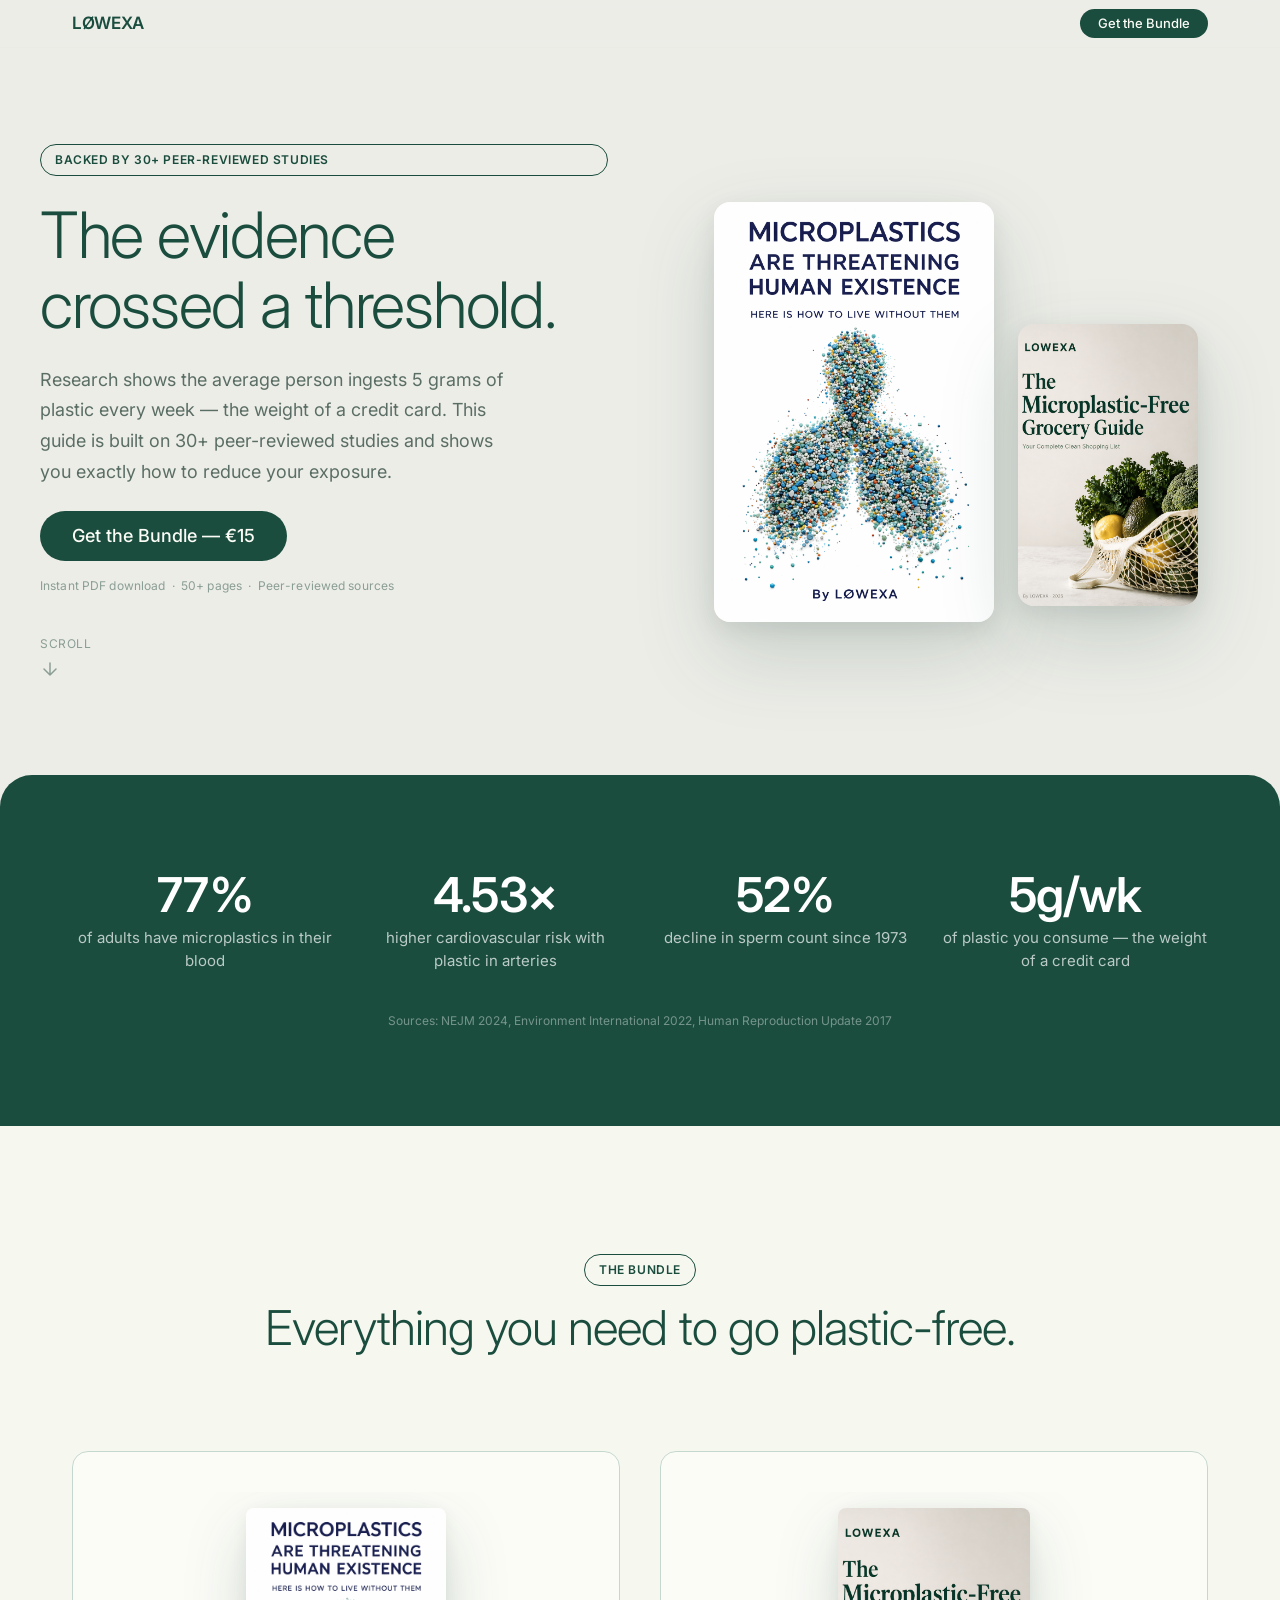
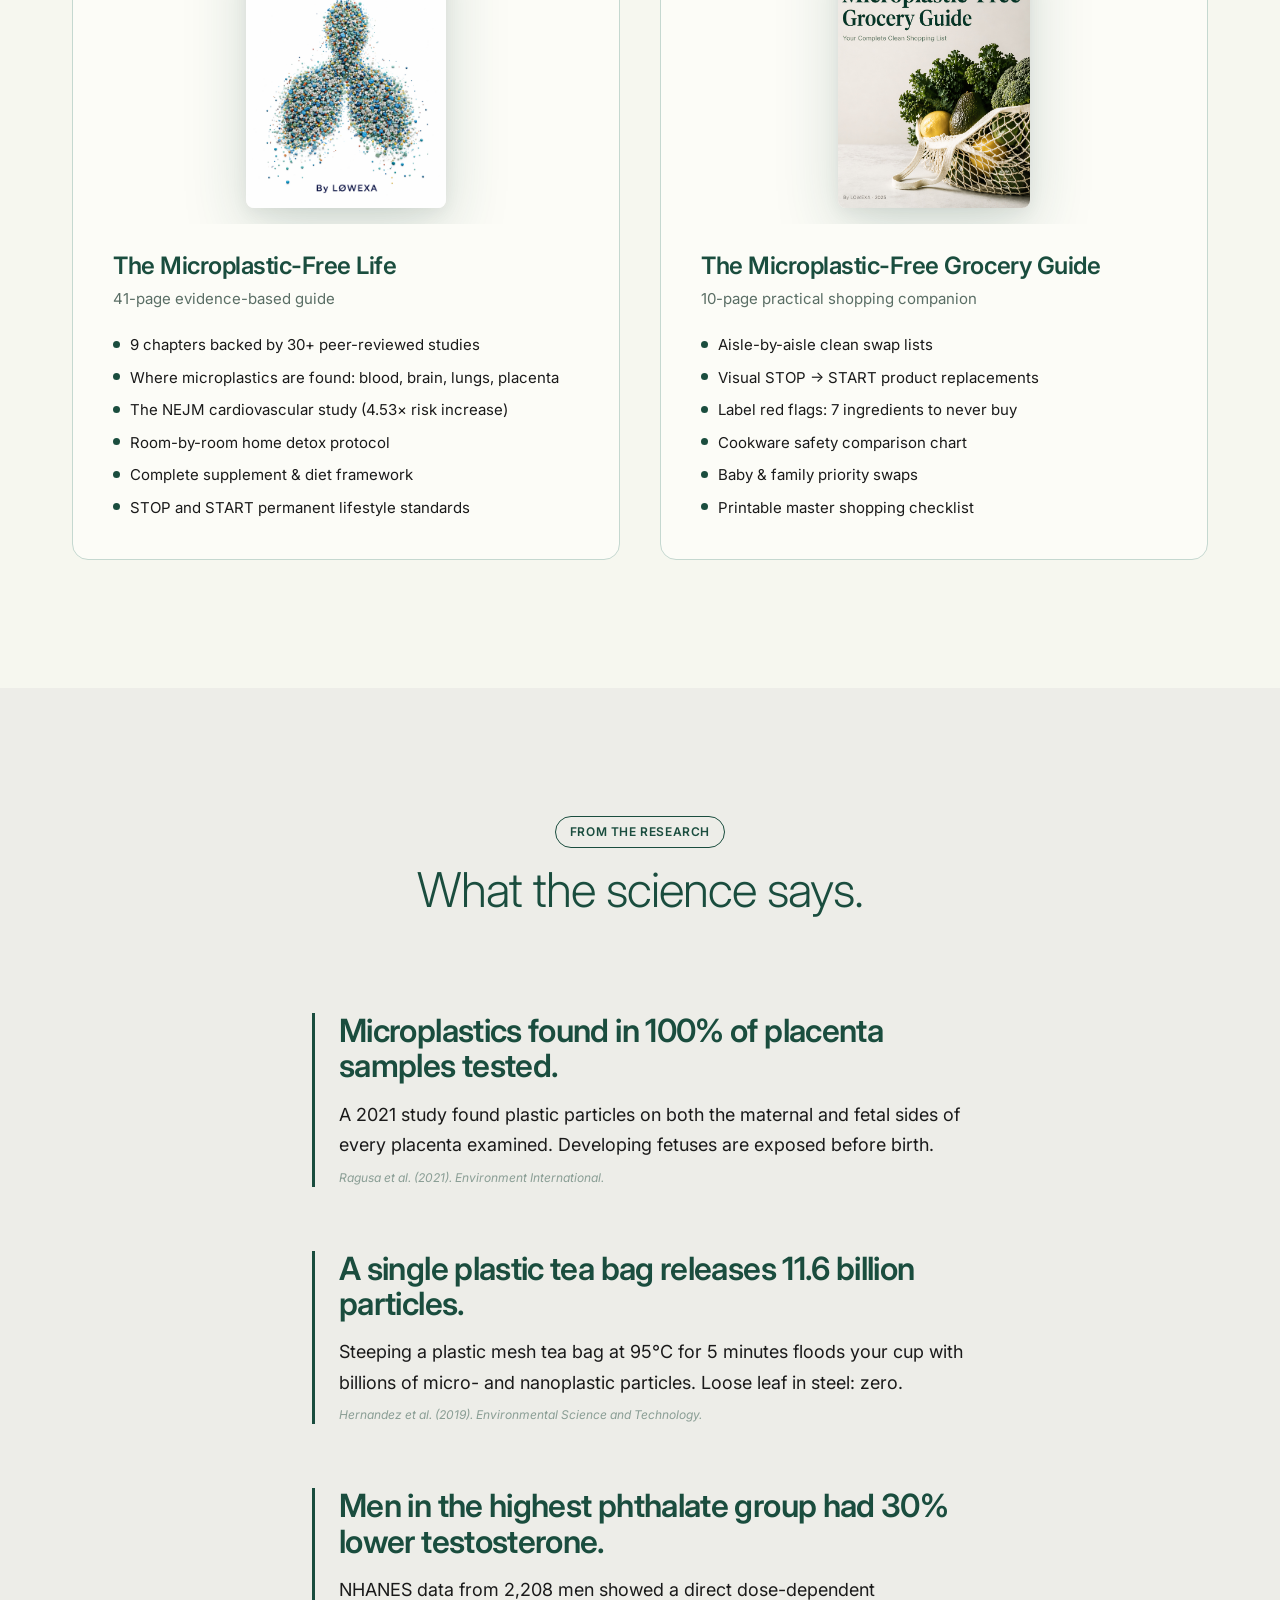
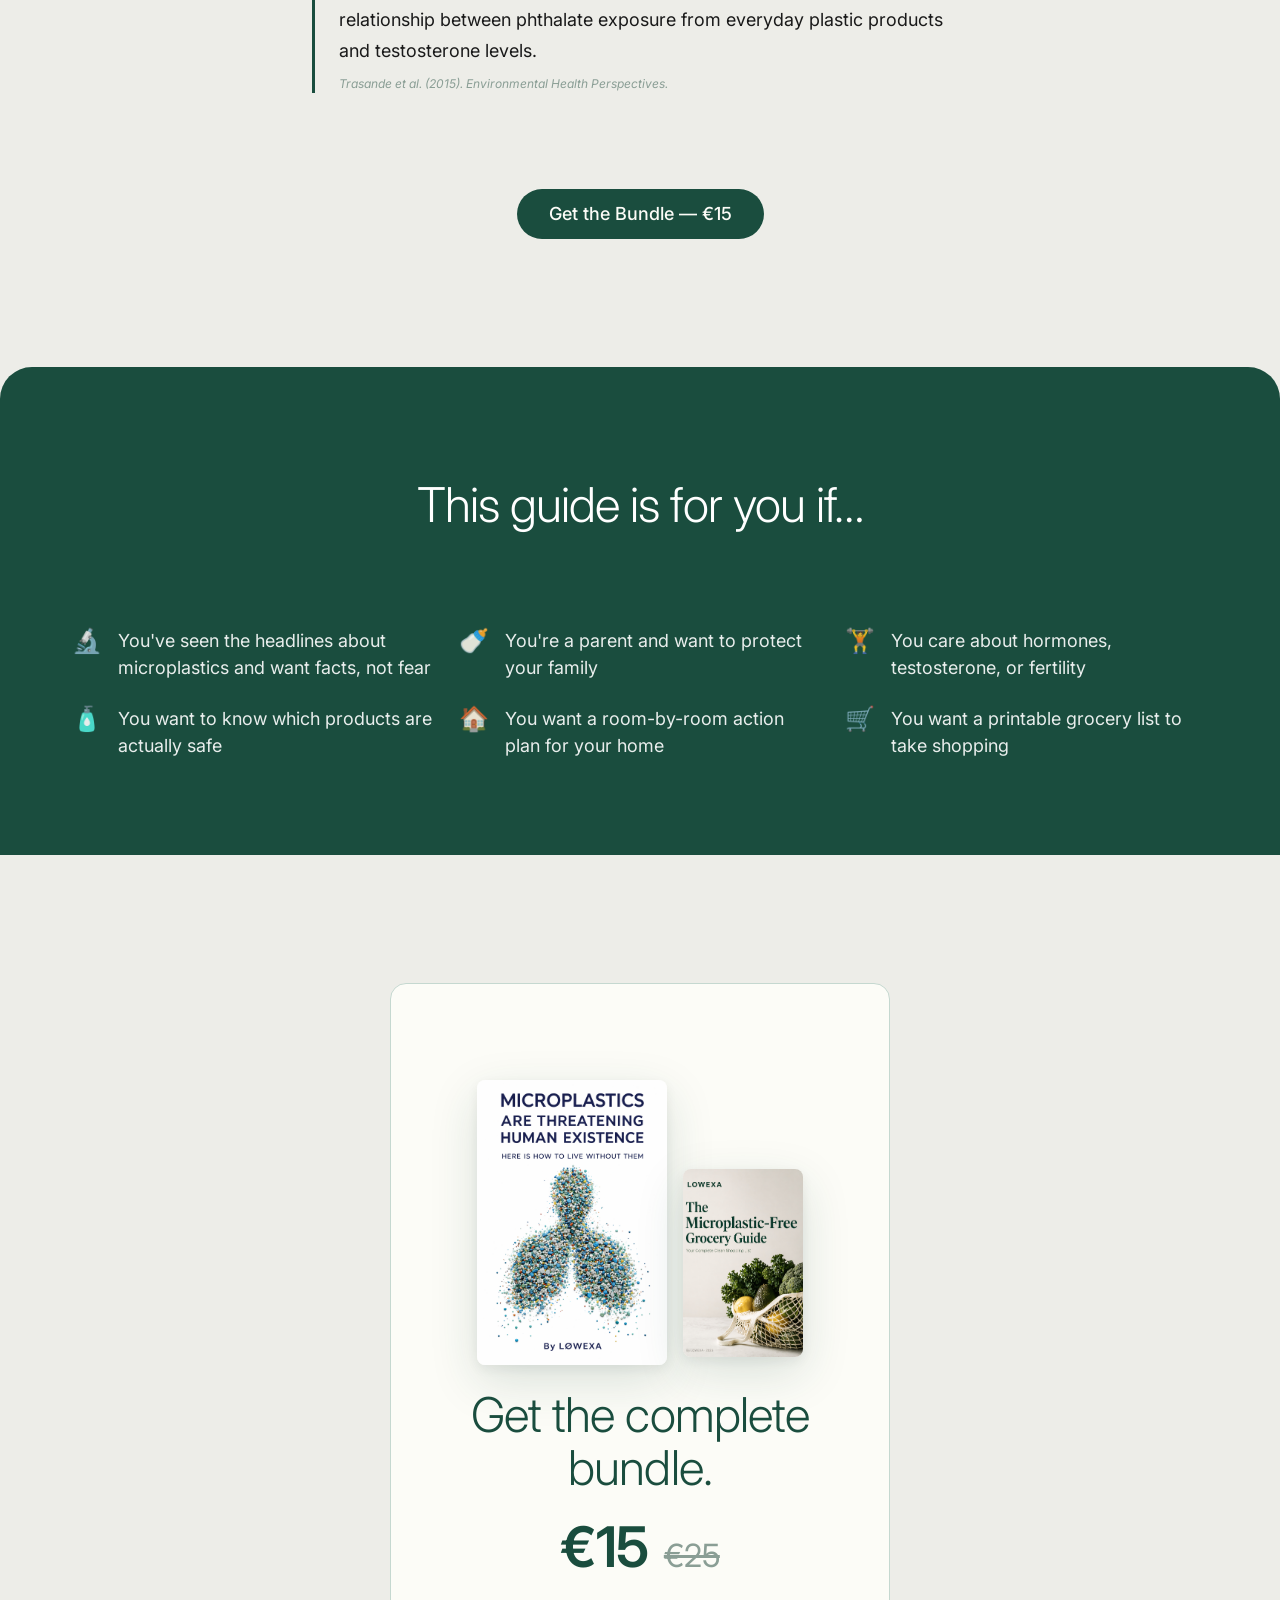
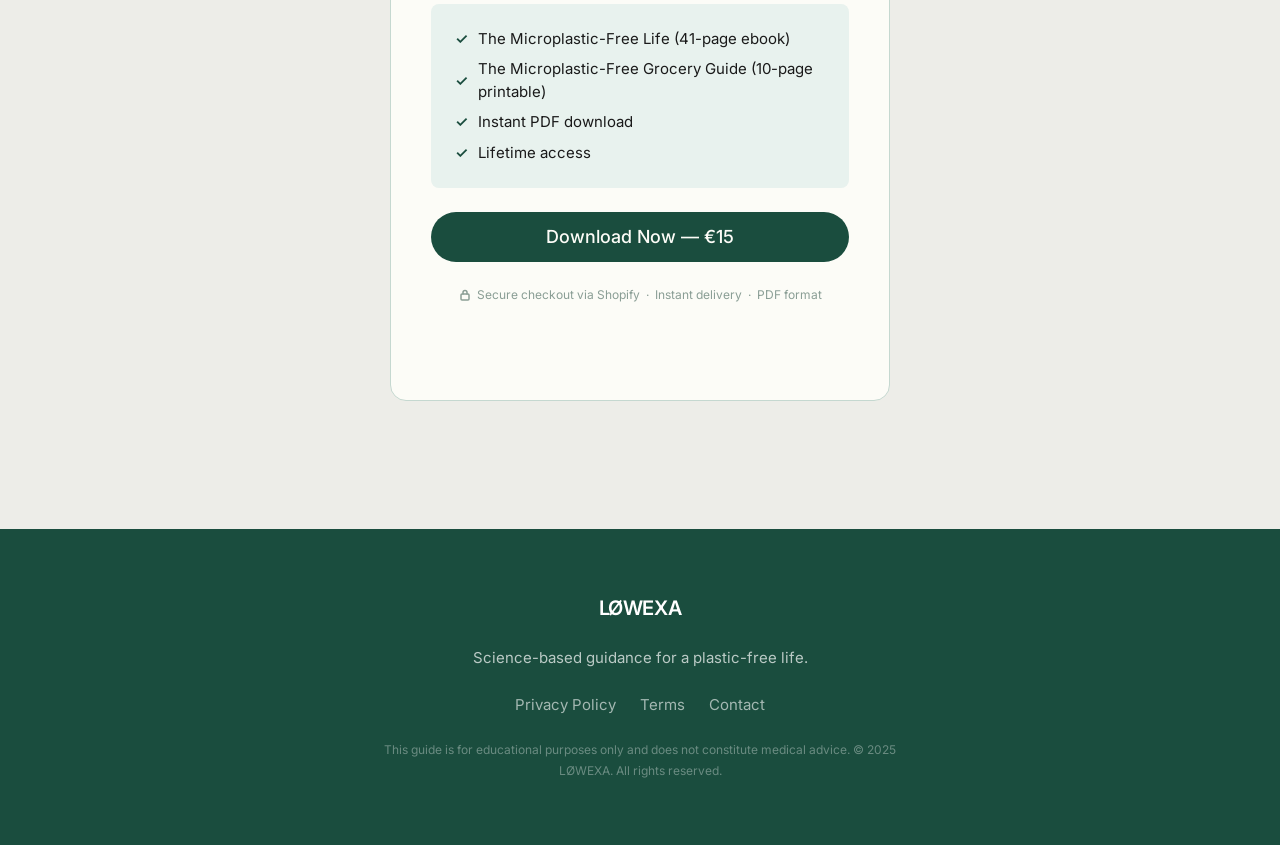
==== commit 2eea7cce: "Add files via upload" ====
--- a/index.html
+++ b/index.html
@@ -82,10 +82,16 @@
         <!-- Right: bundle photo -->
         <div class="hero-books fade-up">
           <img
-            src="bundle.png.png"
-            alt="The Microplastic-Free Life bundle — ebook and grocery guide"
+            src="ebook-cover.png"
+            alt="The Microplastic-Free Life — ebook cover"
             loading="eager"
-            class="hero-bundle-img"
+            class="hero-bundle-img hero-ebook-img"
+          />
+          <img
+            src="grocery-cover.png"
+            alt="The Microplastic-Free Grocery Guide — cover"
+            loading="eager"
+            class="hero-bundle-img hero-grocery-img"
           />
         </div>
 
@@ -145,7 +151,7 @@
           <div class="bundle-card fade-up">
             <div class="bundle-card-img">
               <img
-                src="bundle.png.png"
+                src="ebook-cover.png"
                 alt="The Microplastic-Free Life ebook"
                 loading="lazy"
                 width="260"
@@ -170,7 +176,7 @@
           <div class="bundle-card fade-up">
             <div class="bundle-card-img">
               <img
-                src="bundle.png.png"
+                src="grocery-cover.png"
                 alt="The Microplastic-Free Grocery Guide"
                 loading="lazy"
                 width="260"
@@ -304,12 +310,20 @@
 
         <div class="checkout-card fade-up">
 
-          <img
-            src="bundle.png.png"
-            alt="The Microplastic-Free Life bundle"
-            class="checkout-bundle-img"
-            loading="lazy"
-          />
+          <div class="checkout-covers">
+            <img
+              src="ebook-cover.png"
+              alt="The Microplastic-Free Life ebook"
+              class="checkout-bundle-img"
+              loading="lazy"
+            />
+            <img
+              src="grocery-cover.png"
+              alt="The Microplastic-Free Grocery Guide"
+              class="checkout-bundle-img"
+              loading="lazy"
+            />
+          </div>
 
           <h2 id="checkout-heading" class="checkout-heading">
             Get the complete bundle.
--- a/styles.css
+++ b/styles.css
@@ -266,27 +266,66 @@
   letter-spacing: 0.01em;
 }
 
-/* Bundle photo in hero */
+/* Bundle photos in hero */
 .hero-books {
   display: flex;
   justify-content: center;
-  align-items: center;
+  align-items: flex-end;
+  gap: var(--space-m);
 }
 
 .hero-bundle-img {
-  width: 100%;
-  max-width: 480px;
   border-radius: var(--border-radius-m);
   box-shadow: 0 32px 80px rgba(26, 77, 62, 0.18), 0 8px 24px rgba(0, 0, 0, 0.08);
-}
-
-/* Bundle photo in checkout */
+  transition: transform 0.35s cubic-bezier(0.25, 0.1, 0.25, 1);
+  cursor: pointer;
+  object-fit: cover;
+}
+
+.hero-bundle-img:hover {
+  transform: scale(1.05) translateY(-4px);
+}
+
+.hero-ebook-img {
+  width: 58%;
+  max-width: 280px;
+}
+
+.hero-grocery-img {
+  width: 38%;
+  max-width: 180px;
+  margin-bottom: var(--space-s);
+}
+
+/* Bundle photos in checkout */
+.checkout-covers {
+  display: flex;
+  justify-content: center;
+  align-items: flex-end;
+  gap: var(--space-s);
+}
+
 .checkout-bundle-img {
-  width: 100%;
-  max-width: 320px;
-  margin: 0 auto;
-  border-radius: var(--border-radius-m);
+  border-radius: var(--border-radius-s);
   box-shadow: 0 16px 48px rgba(26, 77, 62, 0.15), 0 4px 12px rgba(0, 0, 0, 0.06);
+  transition: transform 0.35s cubic-bezier(0.25, 0.1, 0.25, 1);
+  cursor: pointer;
+  object-fit: cover;
+}
+
+.checkout-bundle-img:hover {
+  transform: scale(1.05) translateY(-3px);
+}
+
+.checkout-covers .checkout-bundle-img:first-child {
+  width: 58%;
+  max-width: 190px;
+}
+
+.checkout-covers .checkout-bundle-img:last-child {
+  width: 38%;
+  max-width: 120px;
+  margin-bottom: var(--space-xs);
 }
 
 @media (max-width: 899px) {
@@ -427,6 +466,7 @@
   justify-content: center;
   align-items: center;
   padding: var(--space-s) 0;
+  overflow: hidden;
 }
 
 .bundle-card-img img {
@@ -434,6 +474,12 @@
   width: auto;
   border-radius: var(--border-radius-s);
   box-shadow: 0 24px 64px rgba(26, 77, 62, 0.18), 0 4px 16px rgba(0, 0, 0, 0.06);
+  transition: transform 0.35s cubic-bezier(0.25, 0.1, 0.25, 1);
+  cursor: pointer;
+}
+
+.bundle-card-img img:hover {
+  transform: scale(1.08);
 }
 
 .bundle-card-title {
